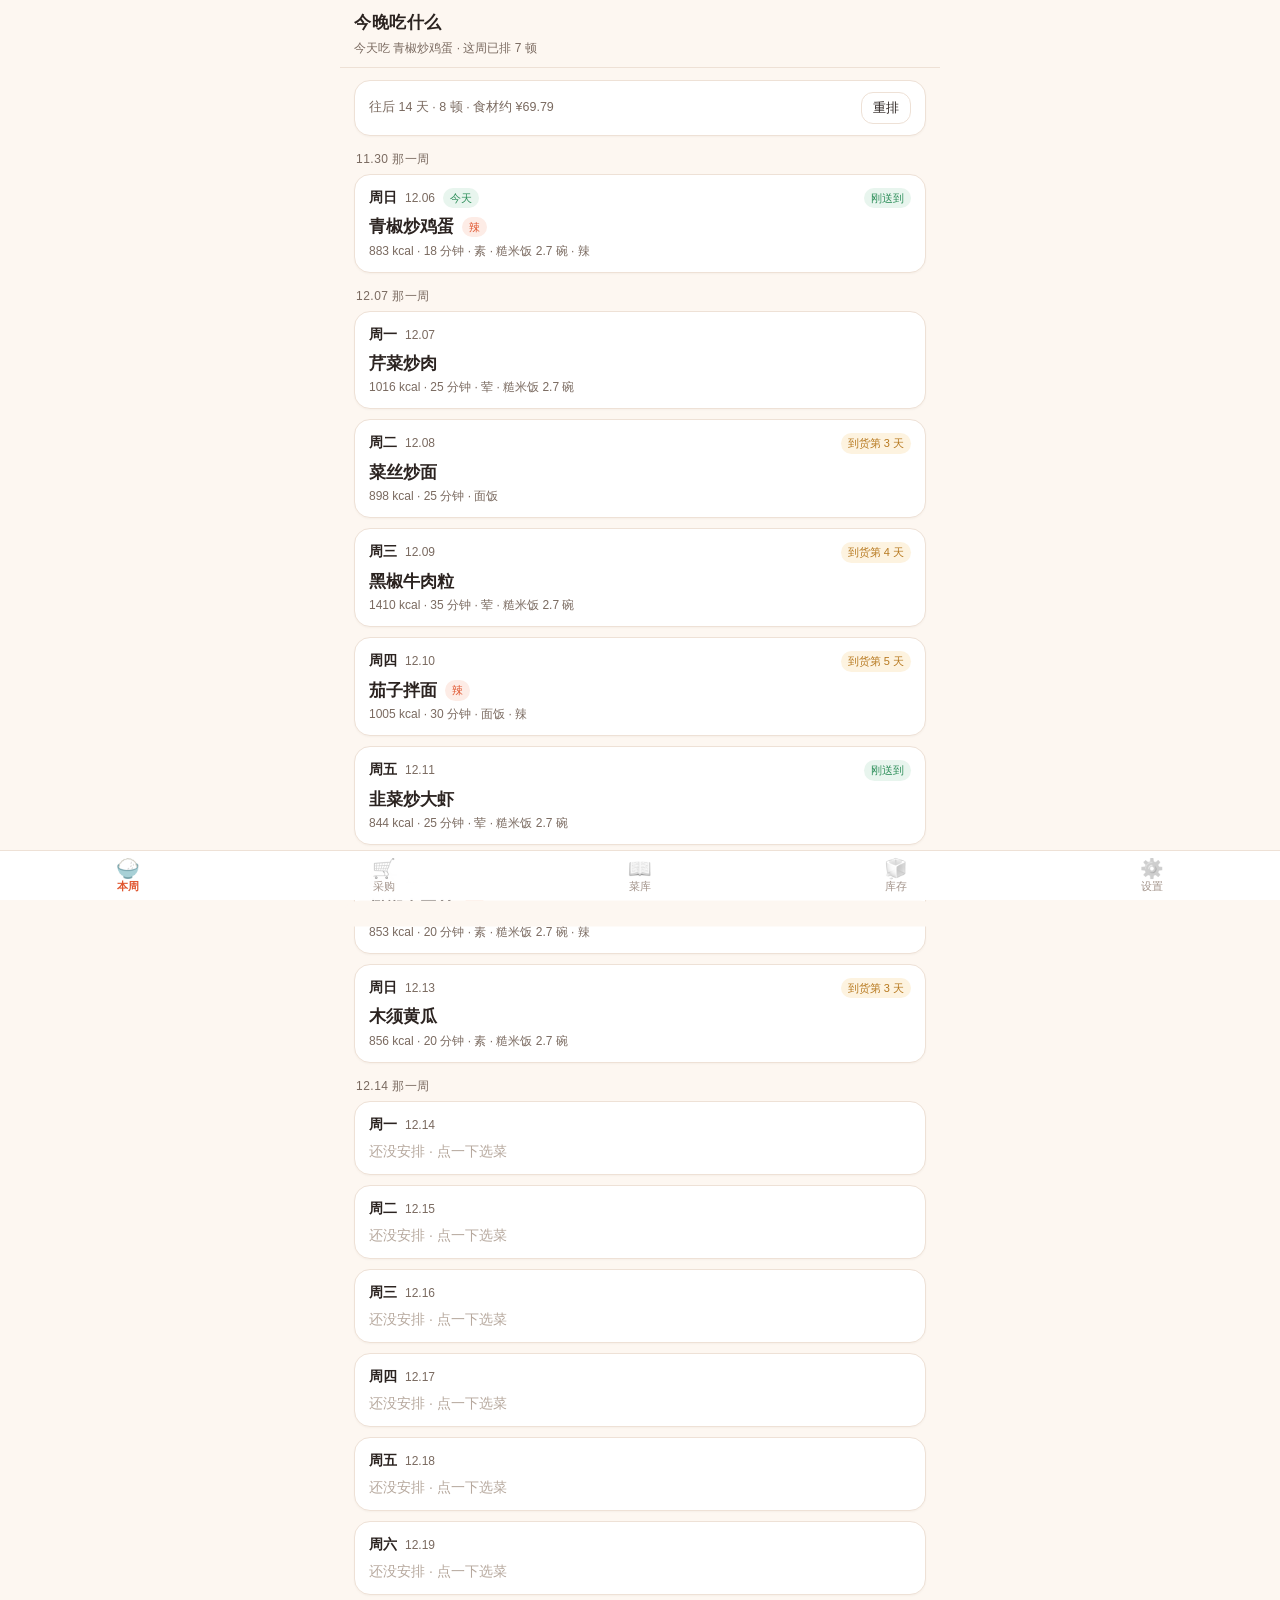
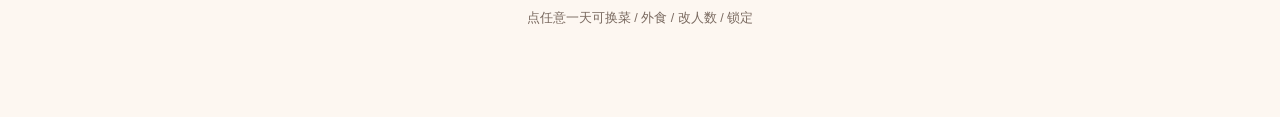
==== index.html @ d772c54d "Add files via upload" ====
<!doctype html>
<html lang="zh-CN">
<head>
<meta charset="utf-8">
<meta name="viewport" content="width=device-width, initial-scale=1, viewport-fit=cover, maximum-scale=1">
<meta name="apple-mobile-web-app-capable" content="yes">
<meta name="apple-mobile-web-app-status-bar-style" content="default">
<meta name="apple-mobile-web-app-title" content="今晚吃什么">
<meta name="theme-color" content="#fdf7f1">
<title>今晚吃什么 · 家庭晚餐计划</title>
<link rel="manifest" href="manifest.webmanifest">
<link rel="apple-touch-icon" href="icons/apple-touch-icon.png">
<link rel="icon" href="icons/icon-192.png">
<link rel="stylesheet" href="app.css?v=202611051119">
</head>
<body>
<div id="app">
  <header class="top">
    <div class="top-row">
      <h1 id="title">今晚吃什么</h1>
      <button class="icon-btn" id="btnPrev" title="上一周">‹</button>
      <button class="icon-btn" id="btnNext" title="下一周">›</button>
    </div>
    <div class="sub" id="subtitle"></div>
  </header>
  <main id="view"></main>
  <nav class="tabbar" id="tabbar">
    <button data-tab="week"><span class="ic">🍚</span>本周</button>
    <button data-tab="shop"><span class="ic">🛒</span>采购</button>
    <button data-tab="lib"><span class="ic">📖</span>菜库</button>
    <button data-tab="inv"><span class="ic">🧊</span>库存</button>
    <button data-tab="set"><span class="ic">⚙️</span>设置</button>
  </nav>
</div>
<div id="backdrop"></div>
<div id="sheet"></div>
<div class="toast" id="toast"></div>
<script src="data/bundle.js?v=202611051119"></script>
<script src="core.js?v=202611051119"></script>
<script src="app.js?v=202611051119"></script>
<script>
if ('serviceWorker' in navigator && location.protocol !== 'file:') {
  window.addEventListener('load', () => {
    navigator.serviceWorker.register('./sw.js?v=202611051119').catch(e => console.warn('SW 注册失败（可能不是 https）', e));
  });
}
</script>
</body>
</html>
---- app.css ----
:root {
  --bg: #fdf7f1; --card: #fff; --ink: #2b2320; --ink2: #7a6a60; --line: #eee1d6;
  --accent: #e0562f; --accent-soft: #fdece6; --green: #2f8f5b; --green-soft: #e8f5ee;
  --amber: #b7791f; --amber-soft: #fdf3e0; --blue: #2d6cdf;
  --r: 16px;
}
* { box-sizing: border-box; -webkit-tap-highlight-color: transparent; }
html, body { margin: 0; height: 100%; }
body {
  background: var(--bg); color: var(--ink);
  font: 15px/1.5 -apple-system, BlinkMacSystemFont, "PingFang SC", "Microsoft YaHei", sans-serif;
  overscroll-behavior-y: contain;
}
#app { max-width: 600px; margin: 0 auto; min-height: 100%; display: flex; flex-direction: column; }

header.top {
  position: sticky; top: 0; z-index: 20; background: rgba(253, 247, 241, .94);
  backdrop-filter: blur(12px); border-bottom: 1px solid var(--line);
  padding: calc(10px + env(safe-area-inset-top)) 14px 10px;
}
.top-row { display: flex; align-items: center; gap: 8px; }
.top h1 { font-size: 17px; margin: 0; flex: 1; letter-spacing: .5px; }
.sub { font-size: 12px; color: var(--ink2); margin-top: 3px; }
.icon-btn {
  border: 1px solid var(--line); background: #fff; color: var(--ink);
  width: 32px; height: 32px; border-radius: 10px; font-size: 15px; line-height: 1;
  display: grid; place-items: center; cursor: pointer; padding: 0;
}
.icon-btn:active { transform: scale(.94); }

main { flex: 1; padding: 12px 14px calc(84px + env(safe-area-inset-bottom)); }

.card {
  background: var(--card); border: 1px solid var(--line); border-radius: var(--r);
  padding: 12px 14px; margin-bottom: 10px; box-shadow: 0 1px 2px rgba(80, 50, 30, .04);
}
.day-card { cursor: pointer; transition: transform .12s; }
.day-card:active { transform: scale(.99); }
.day-head { display: flex; align-items: baseline; gap: 8px; }
.day-name { font-weight: 600; font-size: 14px; }
.day-date { font-size: 12px; color: var(--ink2); }
.day-head .sp { flex: 1; }
.badge {
  font-size: 11px; padding: 2px 7px; border-radius: 999px; background: var(--green-soft);
  color: var(--green); white-space: nowrap;
}
.badge.warn { background: var(--amber-soft); color: var(--amber); }
.badge.out { background: #f1efee; color: #8b8178; }
.badge.spicy { background: var(--accent-soft); color: var(--accent); }
.badge.ok { background: var(--green-soft); color: var(--green); font-weight: 600; }
.dish-line { display: flex; align-items: center; gap: 8px; margin-top: 6px; }
.dish-name { font-size: 17px; font-weight: 600; }
.dish-meta { font-size: 12px; color: var(--ink2); margin-top: 2px; }
.dish-meta b { font-weight: 600; color: var(--ink); }
.muted { color: var(--ink2); font-size: 12.5px; }
.muted.center { text-align: center; }
.empty-day { color: #b6a89d; font-size: 14px; margin-top: 6px; }

.row { display: flex; align-items: center; gap: 10px; }
.row.wrap { flex-wrap: wrap; }
.sp { flex: 1; }
.chips { display: flex; gap: 6px; overflow-x: auto; padding: 2px 0 6px; scrollbar-width: none; }
.chips.wrap { flex-wrap: wrap; overflow: visible; }
.chips::-webkit-scrollbar { display: none; }
.dish-meta .link { margin-left: 10px; }
.item[data-act] { cursor: pointer; }
.chip {
  border: 1px solid var(--line); background: #fff; color: var(--ink2);
  padding: 6px 12px; border-radius: 999px; font-size: 13px; white-space: nowrap; cursor: pointer;
}
.chip.on { background: var(--ink); color: #fff; border-color: var(--ink); }
.chip.low { background: #fff4e6; border-color: #f0c088; color: #a35c14; }
.btn {
  border: 1px solid var(--line); background: #fff; color: var(--ink); padding: 9px 14px;
  border-radius: 12px; font-size: 14px; cursor: pointer; font-family: inherit;
}
.btn.primary { background: var(--accent); color: #fff; border-color: var(--accent); }
.btn.ghost { background: transparent; }
.btn.block { width: 100%; }
.btn:active { transform: scale(.98); }

/* 采购 */
.batch-tabs { display: flex; gap: 6px; margin-bottom: 10px; }
.batch-tabs .chip { flex: 1; text-align: center; }
.sum-card { background: linear-gradient(135deg, #fff, #fff8f3); }
.sum-num { font-size: 26px; font-weight: 700; letter-spacing: -.5px; }
.bar { height: 6px; background: var(--line); border-radius: 999px; overflow: hidden; margin: 8px 0 4px; }
.bar > i { display: block; height: 100%; background: var(--green); border-radius: 999px; }
.bar > i.low { background: var(--amber); }
.covers { font-size: 11.5px; color: var(--ink2); margin-top: 6px; line-height: 1.6; }
.covers .adj { color: #b9aca2; }
.item { display: flex; align-items: center; gap: 10px; padding: 9px 0; border-bottom: 1px dashed var(--line); }
.item:last-child { border-bottom: 0; }
.item .nm { font-size: 14px; font-weight: 500; }
.item .sk { font-size: 11.5px; color: var(--ink2); }
.item .pr { font-size: 14px; font-weight: 600; white-space: nowrap; }
.item.done .nm, .item.done .sk { text-decoration: line-through; color: #b9aca2; }
.cb {
  width: 22px; height: 22px; border-radius: 7px; border: 1.5px solid #d8c9bd; background: #fff;
  display: grid; place-items: center; color: transparent; font-size: 13px; flex: none;
}
.cb.on { background: var(--green); border-color: var(--green); color: #fff; }
.sec-title { font-size: 12px; color: var(--ink2); margin: 14px 2px 6px; letter-spacing: .5px; }

/* 底部导航 */
nav.tabbar {
  position: fixed; bottom: 0; left: 0; right: 0; z-index: 30;
  display: flex; background: rgba(255, 255, 255, .96); backdrop-filter: blur(14px);
  border-top: 1px solid var(--line); padding-bottom: env(safe-area-inset-bottom);
}
nav.tabbar button {
  flex: 1; border: 0; background: none; padding: 8px 0 6px; font-family: inherit;
  font-size: 10.5px; color: #a2938a; cursor: pointer; display: flex; flex-direction: column;
  align-items: center; gap: 2px;
}
nav.tabbar button .ic { font-size: 19px; line-height: 1; filter: grayscale(1) opacity(.55); }
nav.tabbar button.on { color: var(--accent); font-weight: 600; }
nav.tabbar button.on .ic { filter: none; }

/* 抽屉 */
#backdrop {
  position: fixed; inset: 0; background: rgba(40, 25, 15, .38); opacity: 0;
  pointer-events: none; transition: opacity .2s; z-index: 40;
}
#backdrop.on { opacity: 1; pointer-events: auto; }
#sheet {
  position: fixed; left: 0; right: 0; bottom: 0; z-index: 41; background: var(--bg);
  border-radius: 20px 20px 0 0; max-height: 88vh; overflow-y: auto;
  transform: translateY(102%); transition: transform .26s cubic-bezier(.2, .8, .3, 1);
  padding: 6px 16px calc(20px + env(safe-area-inset-bottom)); max-width: 600px; margin: 0 auto;
  -webkit-overflow-scrolling: touch;
}
#sheet.on { transform: translateY(0); }
#sheet .grab { width: 38px; height: 4px; border-radius: 9px; background: #e3d4c8; margin: 8px auto 12px; }
#sheet h2 { font-size: 19px; margin: 0 0 2px; }
#sheet .sheet-sub { color: var(--ink2); font-size: 12.5px; margin-bottom: 12px; }
.act-list { display: grid; gap: 8px; margin-top: 14px; }
.act {
  display: flex; align-items: center; gap: 10px; background: #fff; border: 1px solid var(--line);
  border-radius: 14px; padding: 13px 14px; font-size: 15px; cursor: pointer; text-align: left;
  font-family: inherit; color: var(--ink); width: 100%;
}
.act .em { font-size: 17px; }
.act.danger { color: #c0392b; }
.act:active { transform: scale(.99); }

.tbl { width: 100%; border-collapse: collapse; font-size: 13.5px; }
.tbl td { padding: 6px 0; border-bottom: 1px dashed var(--line); vertical-align: top; }
.tbl td:last-child { text-align: right; color: var(--ink2); white-space: nowrap; padding-left: 8px; }
.tbl tr:last-child td { border-bottom: 0; }
.steps { margin: 0; padding-left: 20px; font-size: 14px; }
.steps li { margin: 6px 0; }
.kv { display: flex; gap: 8px; font-size: 13px; color: var(--ink2); margin-bottom: 10px; flex-wrap: wrap; }
.kv b { color: var(--ink); }

.pick-item { display: flex; align-items: center; gap: 10px; padding: 11px 2px; border-bottom: 1px solid var(--line); cursor: pointer; }
.pick-item .nm { font-size: 14.5px; font-weight: 500; }
.pick-item .mt { font-size: 11.5px; color: var(--ink2); }
input[type=text], input[type=number], input[type=date], select {
  font: inherit; padding: 9px 11px; border-radius: 11px; border: 1px solid var(--line);
  background: #fff; color: var(--ink); width: 100%;
}
textarea {
  font: inherit; font-size: 13px; line-height: 1.55; padding: 9px 11px; border-radius: 11px;
  border: 1px solid var(--line); background: #fff; color: var(--ink);
  width: 100%; box-sizing: border-box; resize: vertical;
}
label.fld { display: block; font-size: 12px; color: var(--ink2); margin: 10px 0 4px; }
.toast {
  position: fixed; left: 50%; bottom: 96px; transform: translate(-50%, 10px); z-index: 60;
  background: rgba(43, 35, 32, .93); color: #fff; padding: 9px 16px; border-radius: 999px;
  font-size: 13px; opacity: 0; transition: .22s; pointer-events: none; max-width: 80vw; text-align: center;
}
.toast.on { opacity: 1; transform: translate(-50%, 0); }
.hint { font-size: 12px; color: var(--ink2); background: var(--amber-soft); border-radius: 10px; padding: 8px 10px; }
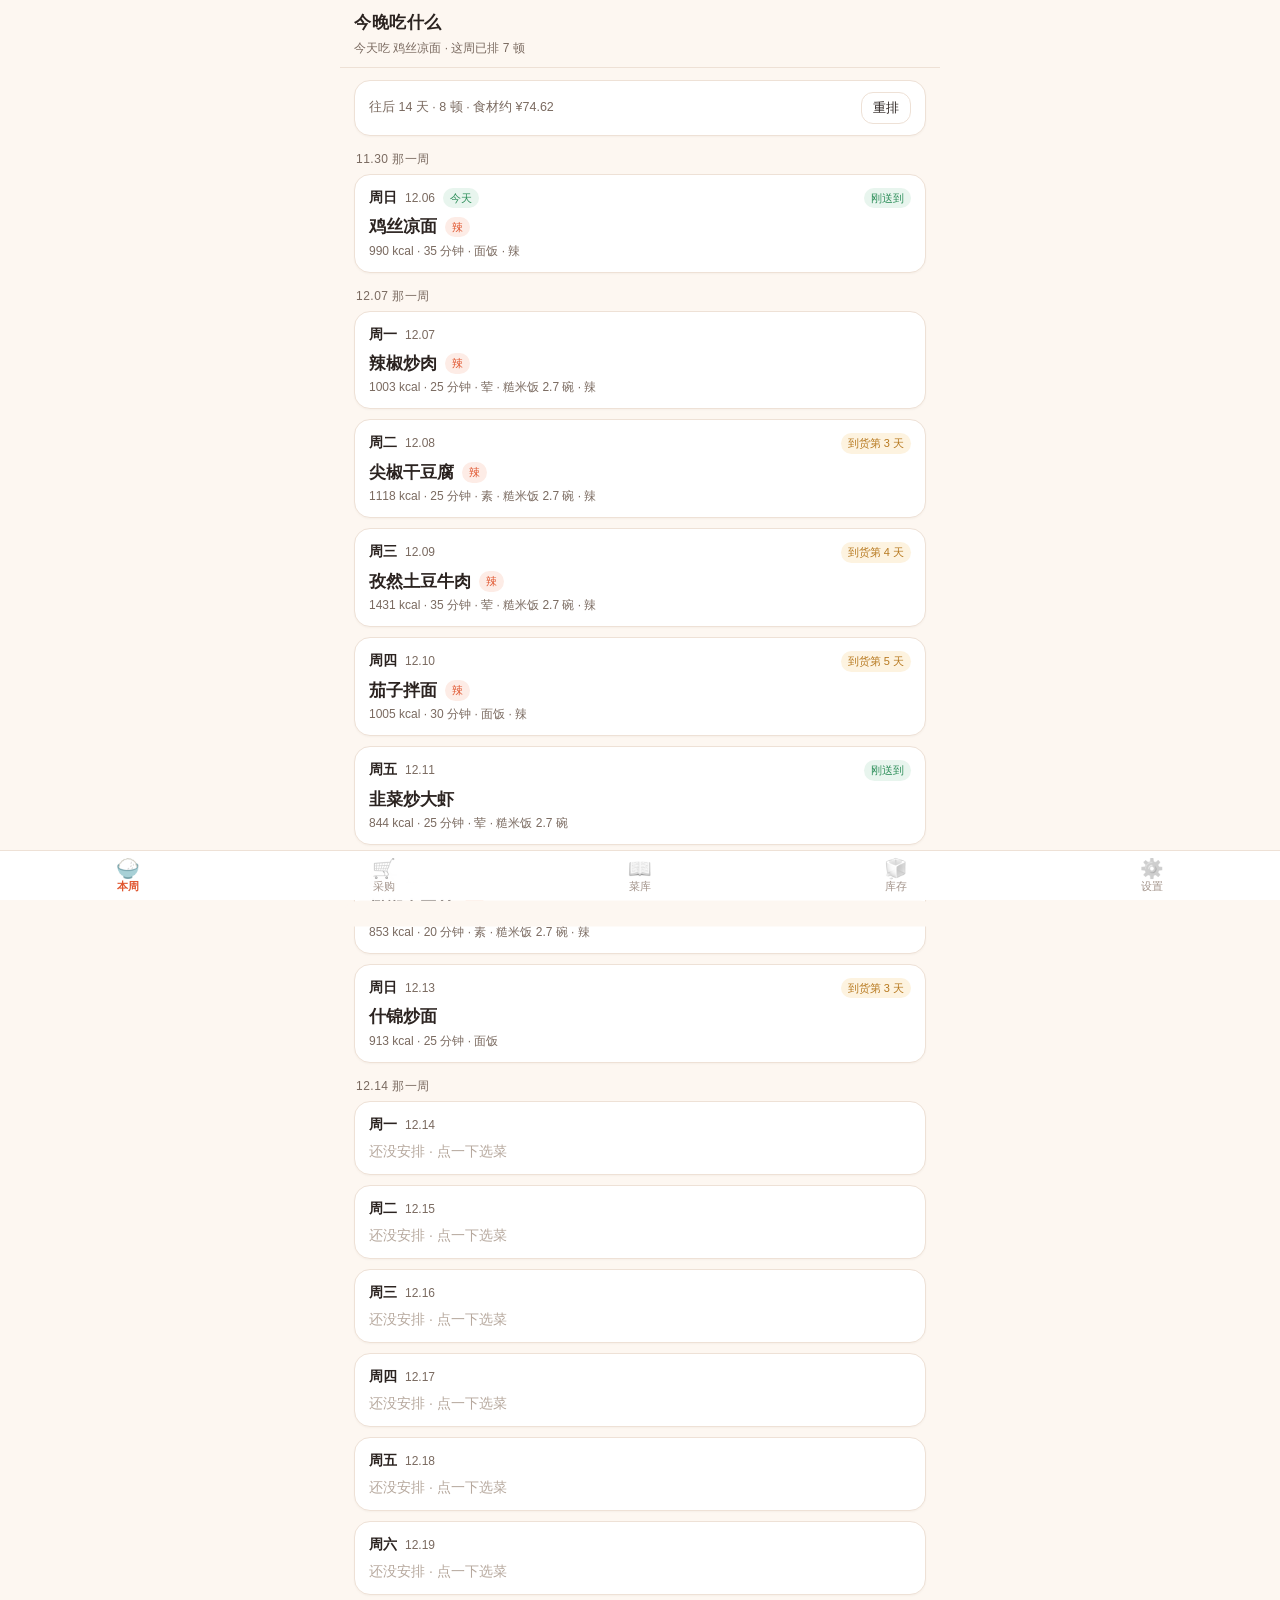
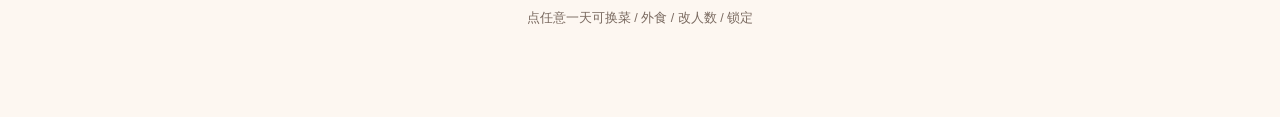
==== commit 371cff2d: "Add files via upload" ====
--- a/index.html
+++ b/index.html
@@ -11,7 +11,7 @@
 <link rel="manifest" href="manifest.webmanifest">
 <link rel="apple-touch-icon" href="icons/apple-touch-icon.png">
 <link rel="icon" href="icons/icon-192.png">
-<link rel="stylesheet" href="app.css?v=202611051119">
+<link rel="stylesheet" href="app.css?v=202611051316">
 </head>
 <body>
 <div id="app">
@@ -35,13 +35,13 @@
 <div id="backdrop"></div>
 <div id="sheet"></div>
 <div class="toast" id="toast"></div>
-<script src="data/bundle.js?v=202611051119"></script>
-<script src="core.js?v=202611051119"></script>
-<script src="app.js?v=202611051119"></script>
+<script src="data/bundle.js?v=202611051316"></script>
+<script src="core.js?v=202611051316"></script>
+<script src="app.js?v=202611051316"></script>
 <script>
 if ('serviceWorker' in navigator && location.protocol !== 'file:') {
   window.addEventListener('load', () => {
-    navigator.serviceWorker.register('./sw.js?v=202611051119').catch(e => console.warn('SW 注册失败（可能不是 https）', e));
+    navigator.serviceWorker.register('./sw.js?v=202611051316').catch(e => console.warn('SW 注册失败（可能不是 https）', e));
   });
 }
 </script>
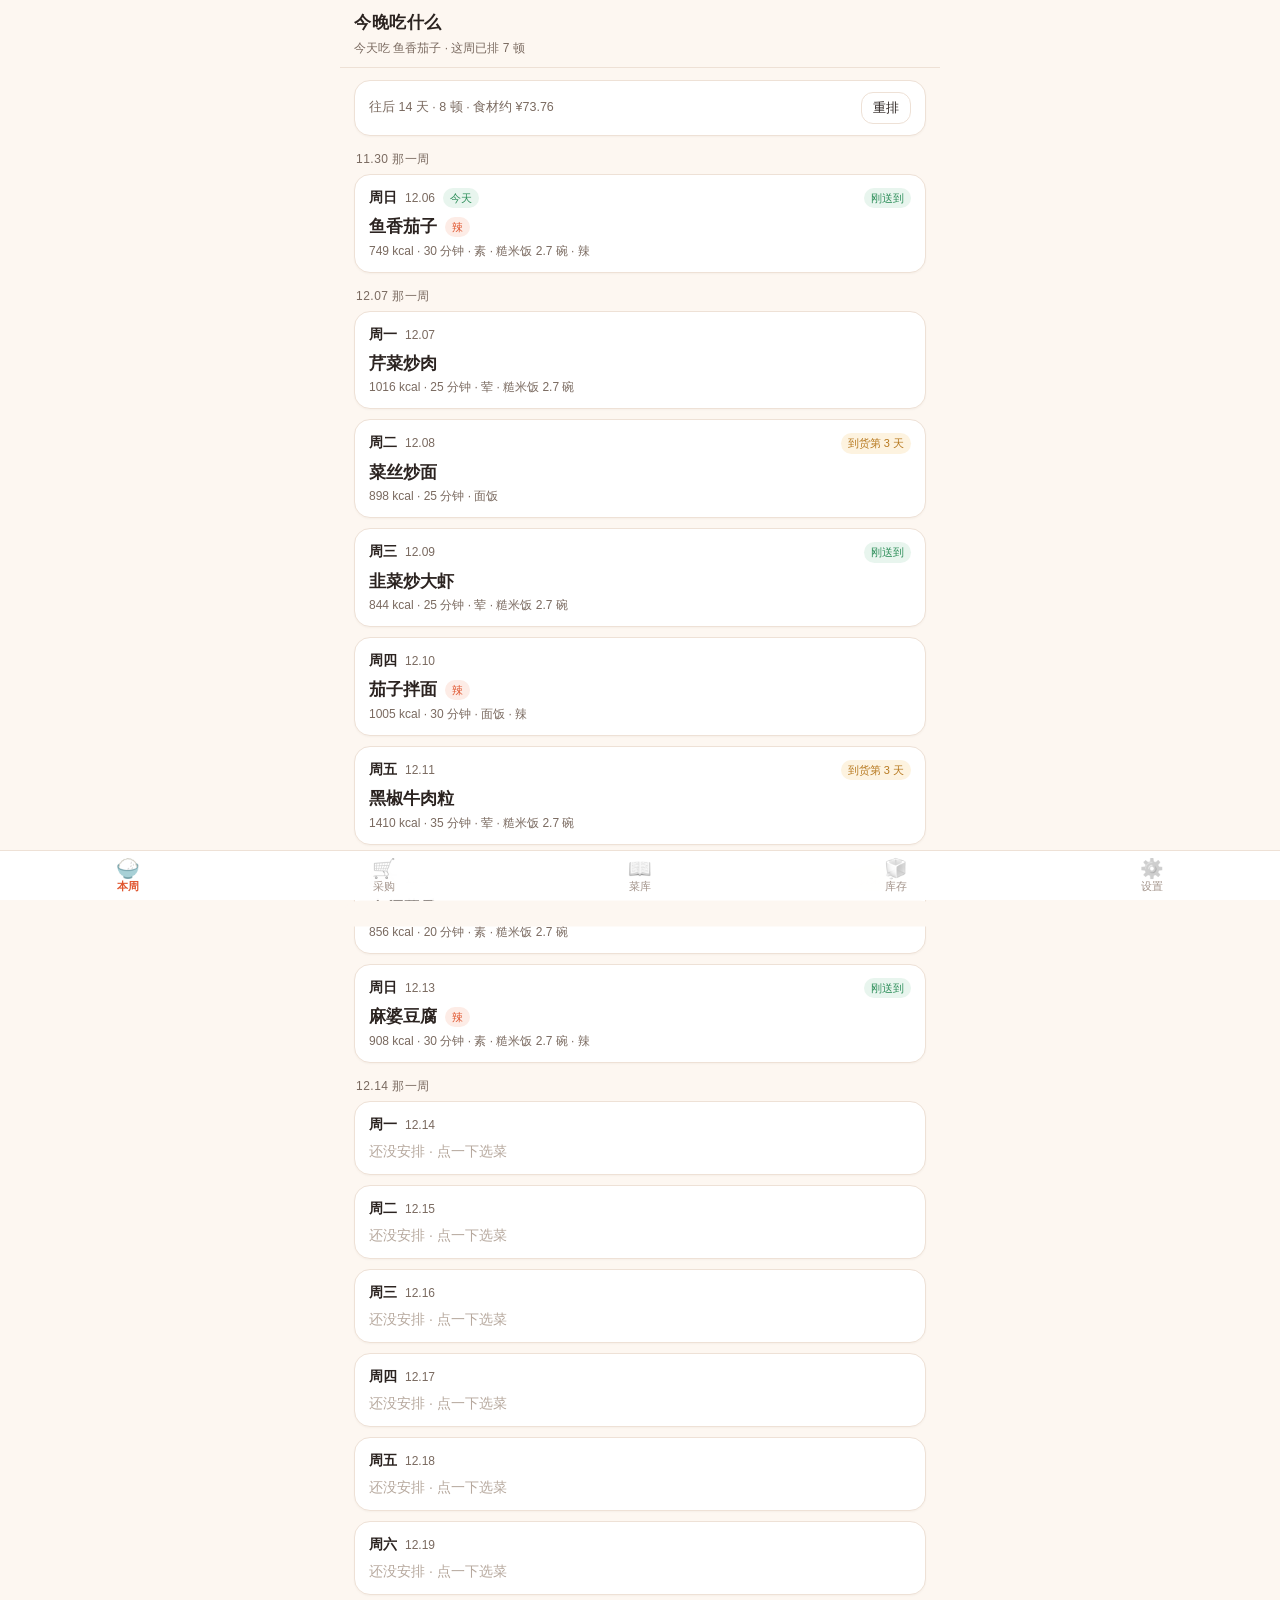
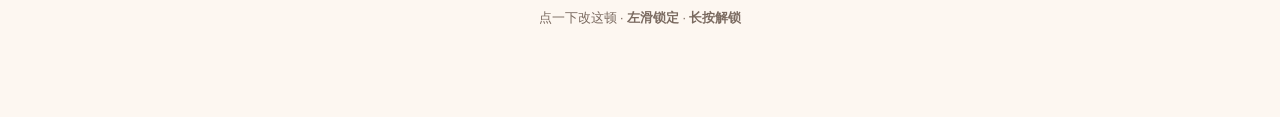
==== commit 9cf87526: "Add files via upload" ====
--- a/index.html
+++ b/index.html
@@ -11,7 +11,7 @@
 <link rel="manifest" href="manifest.webmanifest">
 <link rel="apple-touch-icon" href="icons/apple-touch-icon.png">
 <link rel="icon" href="icons/icon-192.png">
-<link rel="stylesheet" href="app.css?v=202611051316">
+<link rel="stylesheet" href="app.css?v=202611060420">
 </head>
 <body>
 <div id="app">
@@ -35,13 +35,13 @@
 <div id="backdrop"></div>
 <div id="sheet"></div>
 <div class="toast" id="toast"></div>
-<script src="data/bundle.js?v=202611051316"></script>
-<script src="core.js?v=202611051316"></script>
-<script src="app.js?v=202611051316"></script>
+<script src="data/bundle.js?v=202611060420"></script>
+<script src="core.js?v=202611060420"></script>
+<script src="app.js?v=202611060420"></script>
 <script>
 if ('serviceWorker' in navigator && location.protocol !== 'file:') {
   window.addEventListener('load', () => {
-    navigator.serviceWorker.register('./sw.js?v=202611051316').catch(e => console.warn('SW 注册失败（可能不是 https）', e));
+    navigator.serviceWorker.register('./sw.js?v=202611060420').catch(e => console.warn('SW 注册失败（可能不是 https）', e));
   });
 }
 </script>
--- a/app.css
+++ b/app.css
@@ -100,6 +100,13 @@
   display: grid; place-items: center; color: transparent; font-size: 13px; flex: none;
 }
 .cb.on { background: var(--green); border-color: var(--green); color: #fff; }
+.item .uses { margin-top: 4px; display: flex; flex-wrap: wrap; align-items: baseline; gap: 3px 8px; }
+.item .use-list { flex: 0 0 100%; margin-top: 4px; padding-top: 4px; border-top: 1px dashed var(--line); }
+/* 采购行下面的「用在 N 道菜」，点开是一张明细小表 */
+.uses { display: flex; flex-wrap: wrap; align-items: baseline; gap: 4px 8px; margin-top: 3px; font-size: 11.5px; }
+.uses .link { font-size: 11.5px; }
+.use-list { flex: 1 0 100%; margin-top: 2px; padding-top: 4px; border-top: 1px dashed var(--line); }
+.use-list .row { font-size: 12px; }
 .sec-title { font-size: 12px; color: var(--ink2); margin: 14px 2px 6px; letter-spacing: .5px; }
 
 /* 底部导航 */
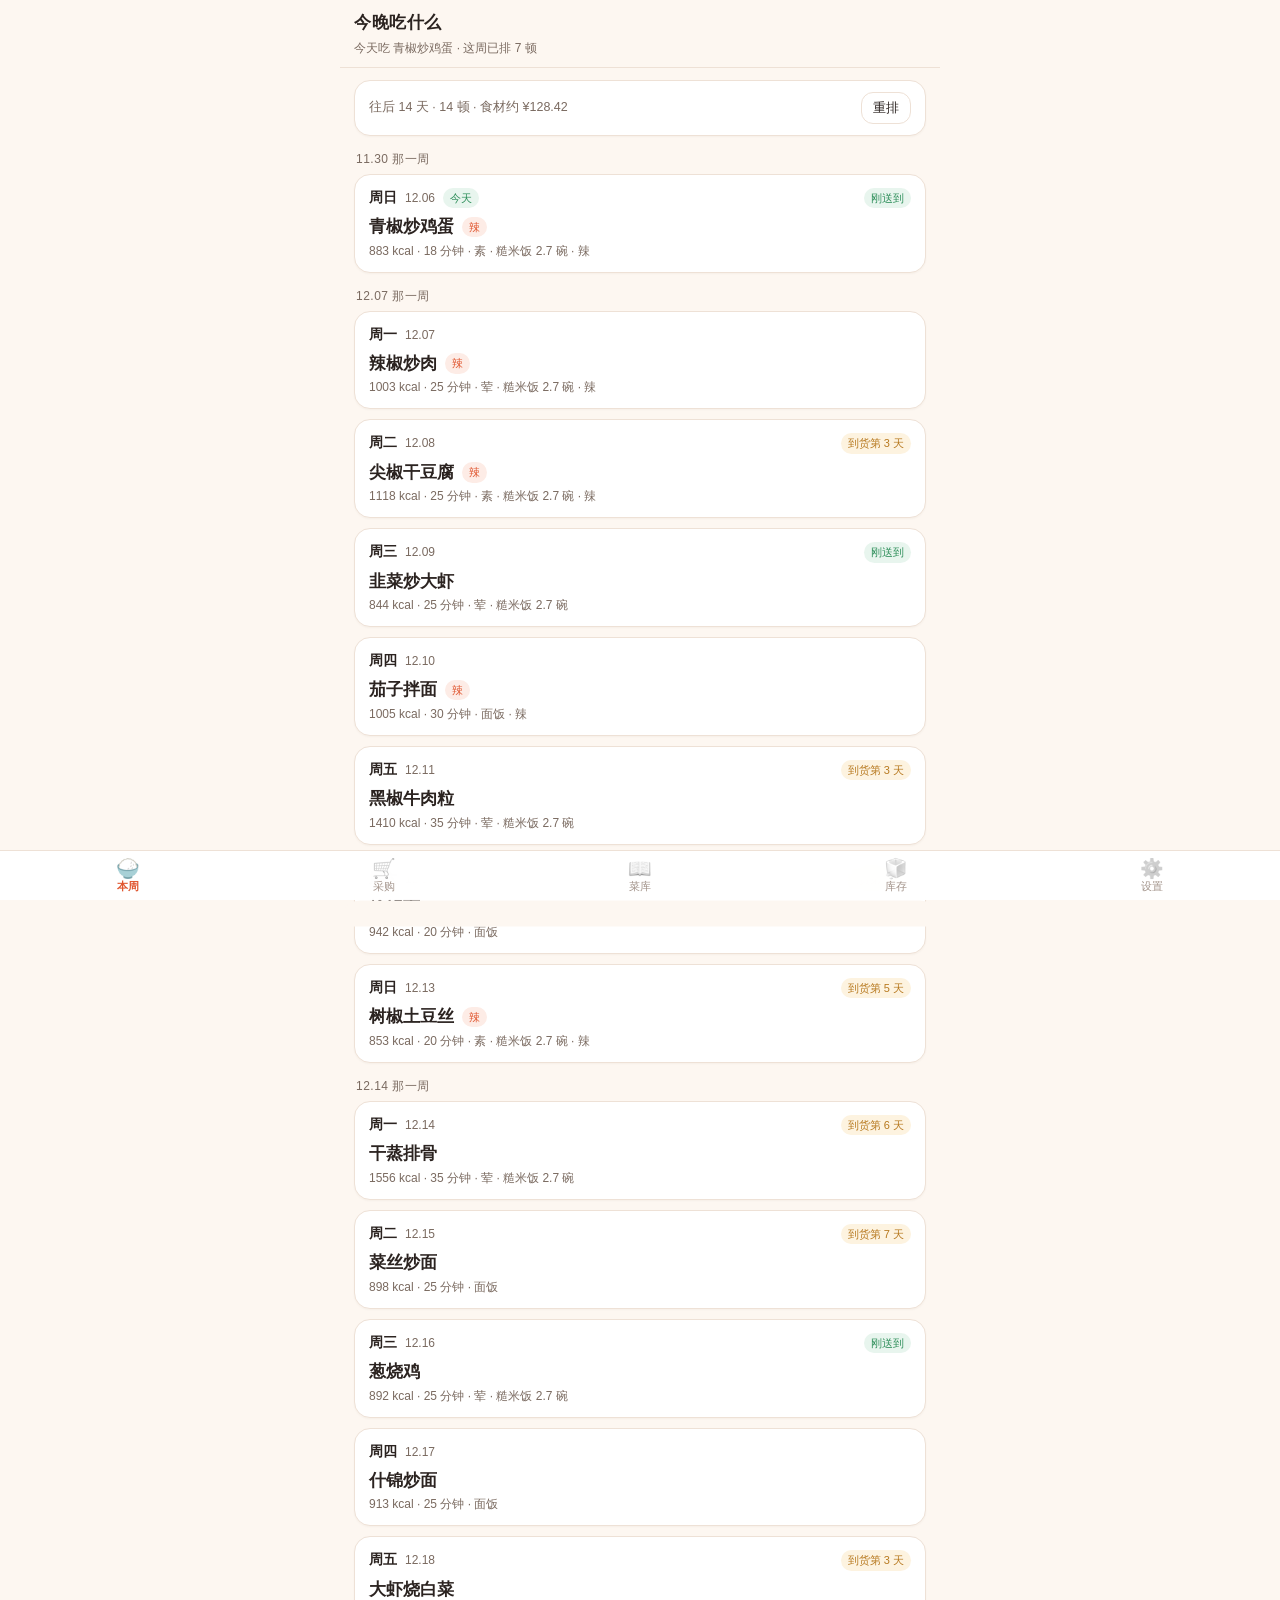
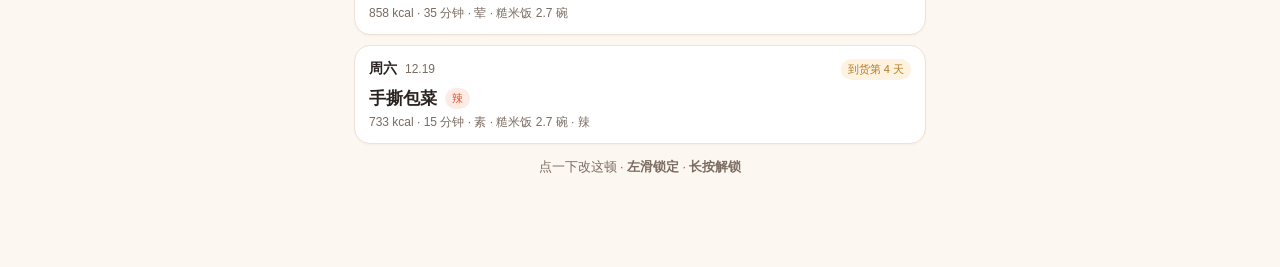
==== commit 75e4688f: "Add files via upload" ====
--- a/index.html
+++ b/index.html
@@ -11,7 +11,7 @@
 <link rel="manifest" href="manifest.webmanifest">
 <link rel="apple-touch-icon" href="icons/apple-touch-icon.png">
 <link rel="icon" href="icons/icon-192.png">
-<link rel="stylesheet" href="app.css?v=202611060420">
+<link rel="stylesheet" href="app.css?v=202611080703">
 </head>
 <body>
 <div id="app">
@@ -35,13 +35,13 @@
 <div id="backdrop"></div>
 <div id="sheet"></div>
 <div class="toast" id="toast"></div>
-<script src="data/bundle.js?v=202611060420"></script>
-<script src="core.js?v=202611060420"></script>
-<script src="app.js?v=202611060420"></script>
+<script src="data/bundle.js?v=202611080703"></script>
+<script src="core.js?v=202611080703"></script>
+<script src="app.js?v=202611080703"></script>
 <script>
 if ('serviceWorker' in navigator && location.protocol !== 'file:') {
   window.addEventListener('load', () => {
-    navigator.serviceWorker.register('./sw.js?v=202611060420').catch(e => console.warn('SW 注册失败（可能不是 https）', e));
+    navigator.serviceWorker.register('./sw.js?v=202611080703').catch(e => console.warn('SW 注册失败（可能不是 https）', e));
   });
 }
 </script>
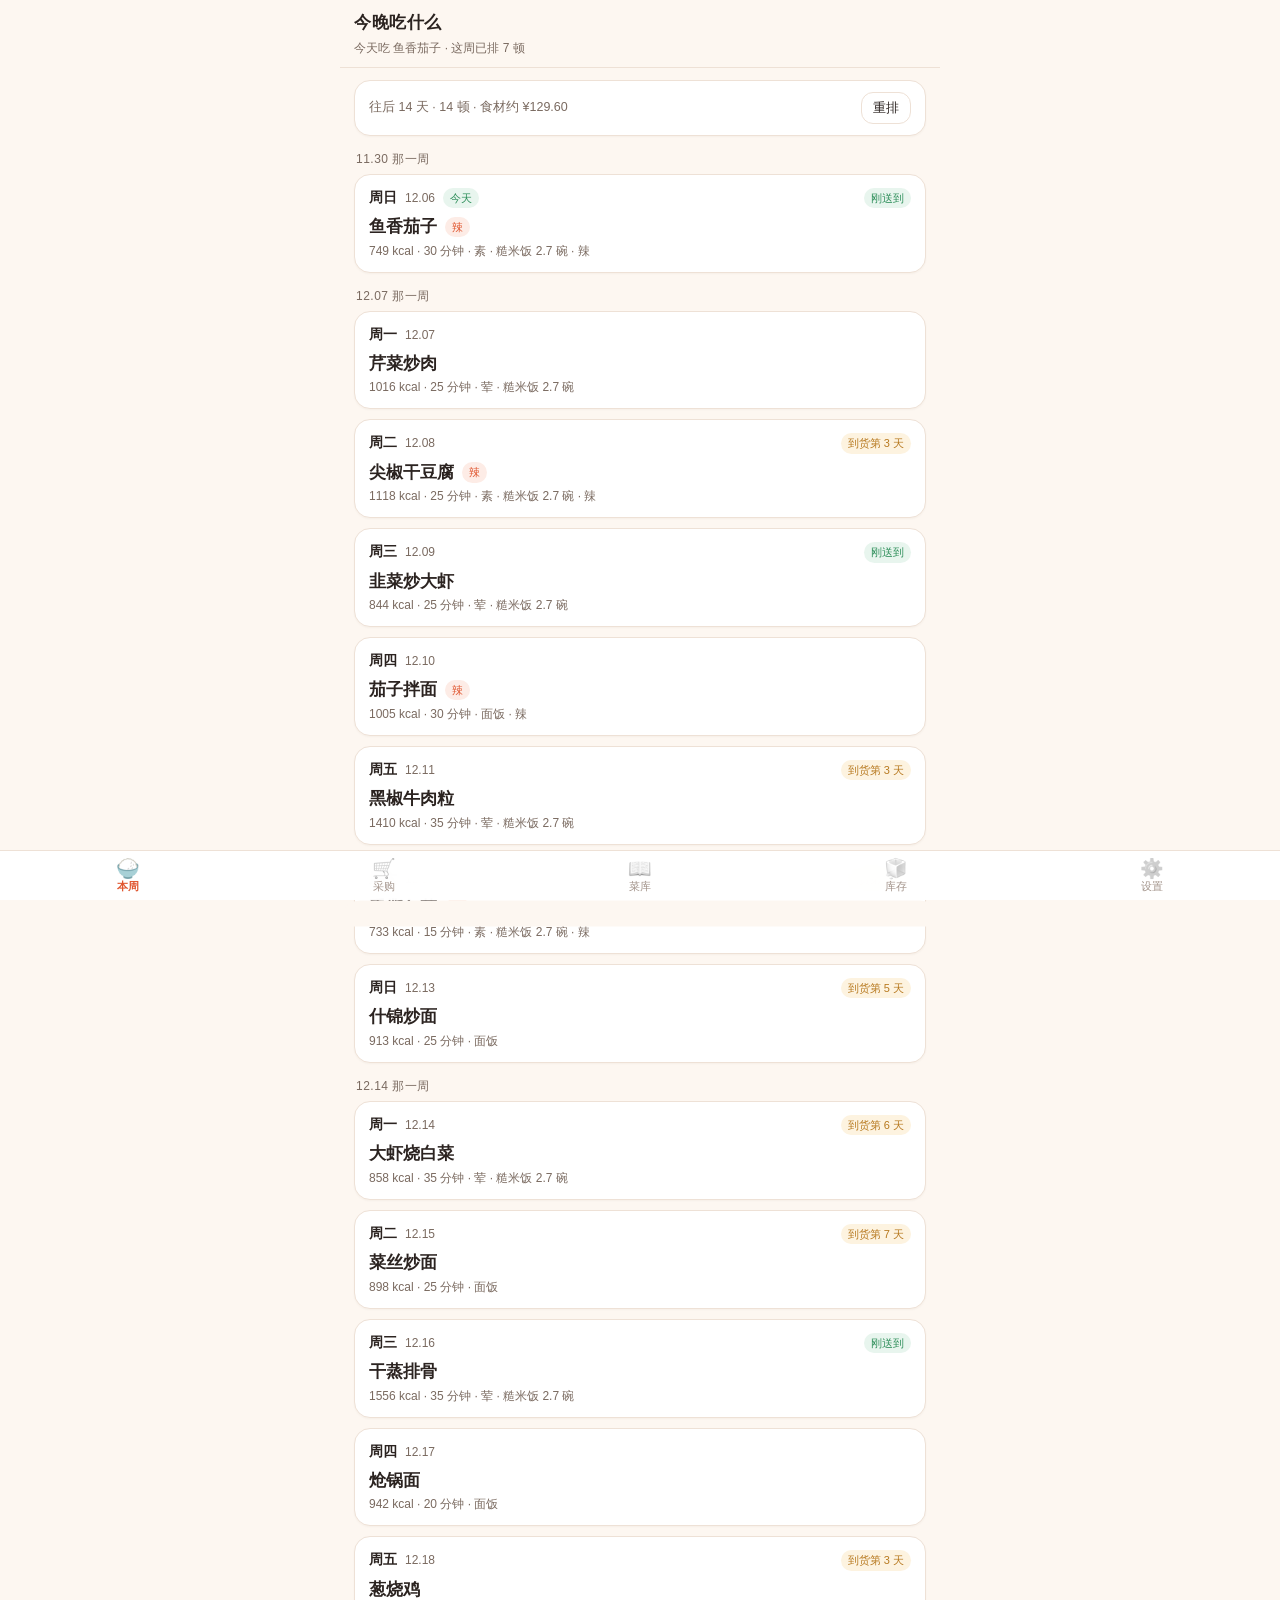
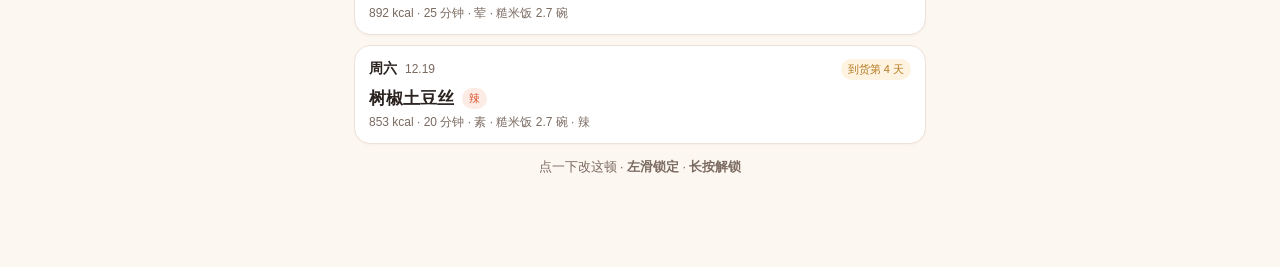
==== commit c93f216a: "Add files via upload" ====
--- a/index.html
+++ b/index.html
@@ -11,7 +11,7 @@
 <link rel="manifest" href="manifest.webmanifest">
 <link rel="apple-touch-icon" href="icons/apple-touch-icon.png">
 <link rel="icon" href="icons/icon-192.png">
-<link rel="stylesheet" href="app.css?v=202611080703">
+<link rel="stylesheet" href="app.css?v=202611111224">
 </head>
 <body>
 <div id="app">
@@ -35,13 +35,13 @@
 <div id="backdrop"></div>
 <div id="sheet"></div>
 <div class="toast" id="toast"></div>
-<script src="data/bundle.js?v=202611080703"></script>
-<script src="core.js?v=202611080703"></script>
-<script src="app.js?v=202611080703"></script>
+<script src="data/bundle.js?v=202611111224"></script>
+<script src="core.js?v=202611111224"></script>
+<script src="app.js?v=202611111224"></script>
 <script>
 if ('serviceWorker' in navigator && location.protocol !== 'file:') {
   window.addEventListener('load', () => {
-    navigator.serviceWorker.register('./sw.js?v=202611080703').catch(e => console.warn('SW 注册失败（可能不是 https）', e));
+    navigator.serviceWorker.register('./sw.js?v=202611111224').catch(e => console.warn('SW 注册失败（可能不是 https）', e));
   });
 }
 </script>
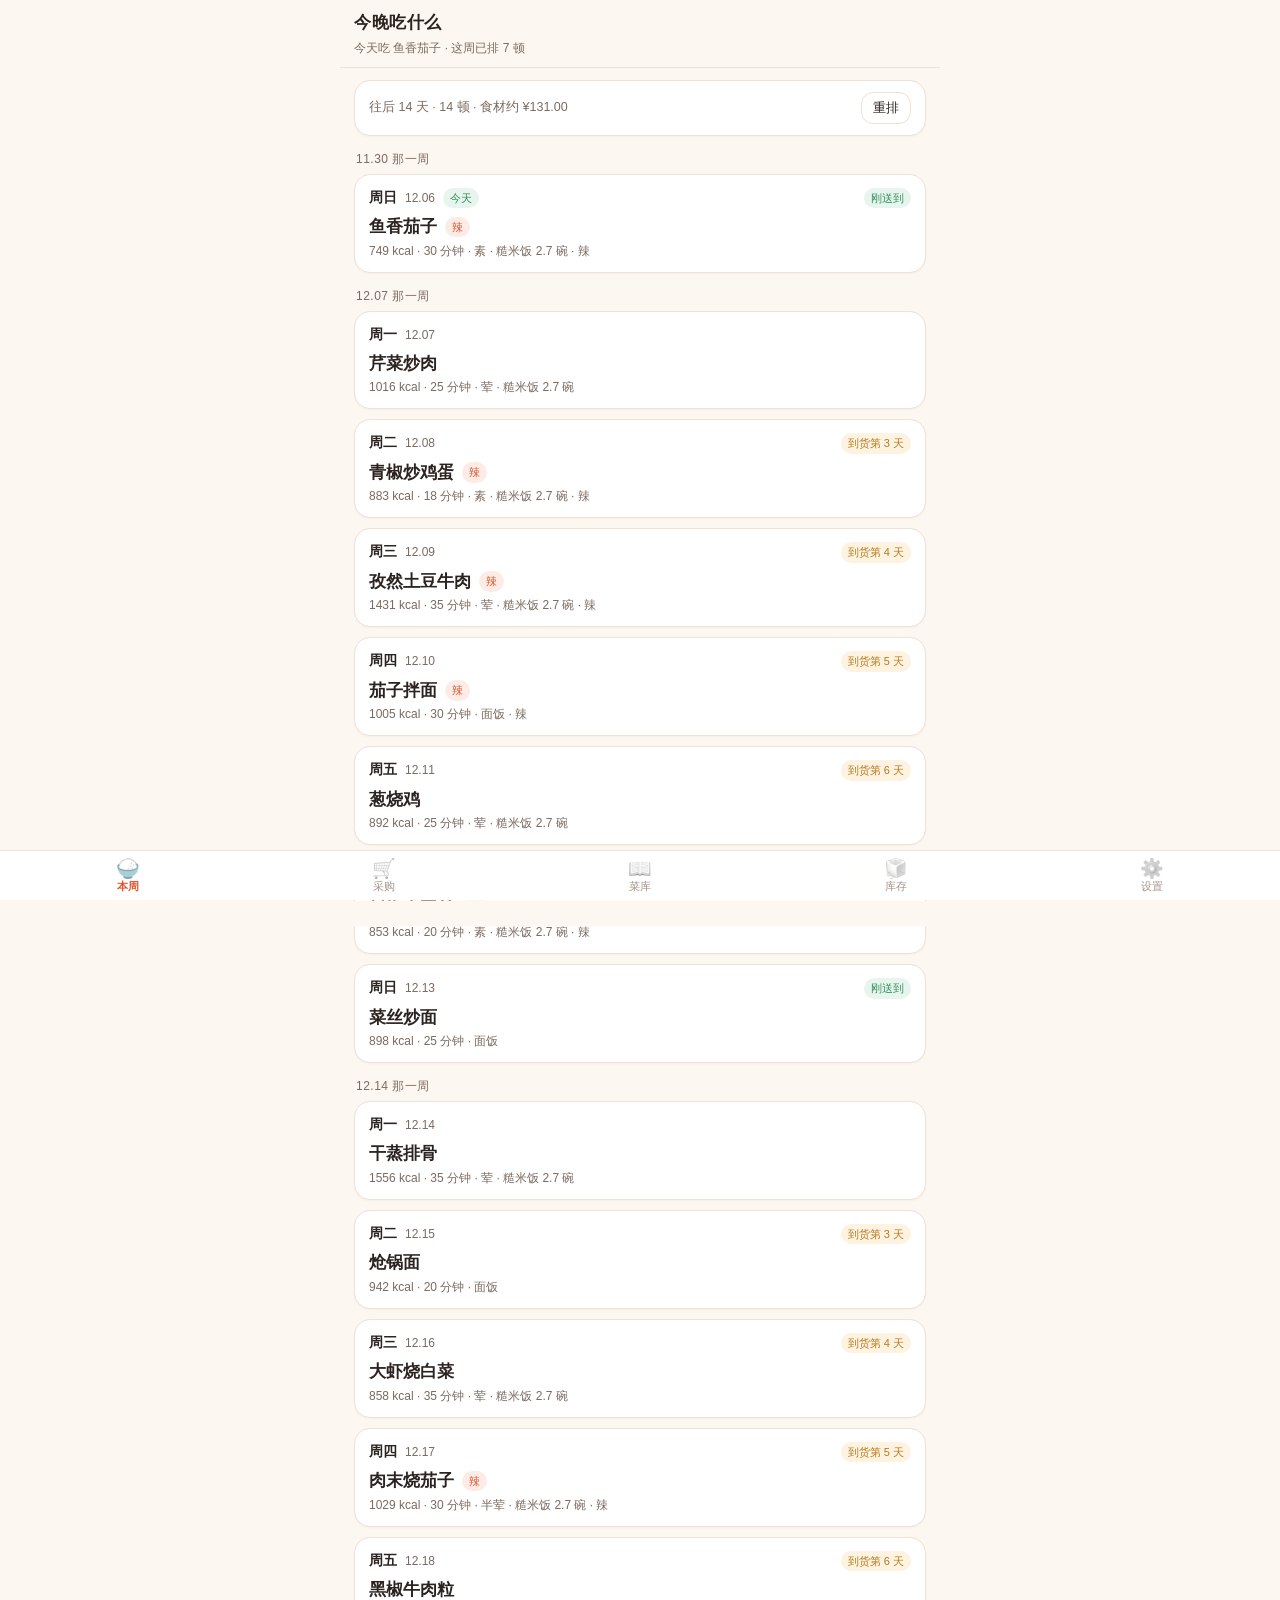
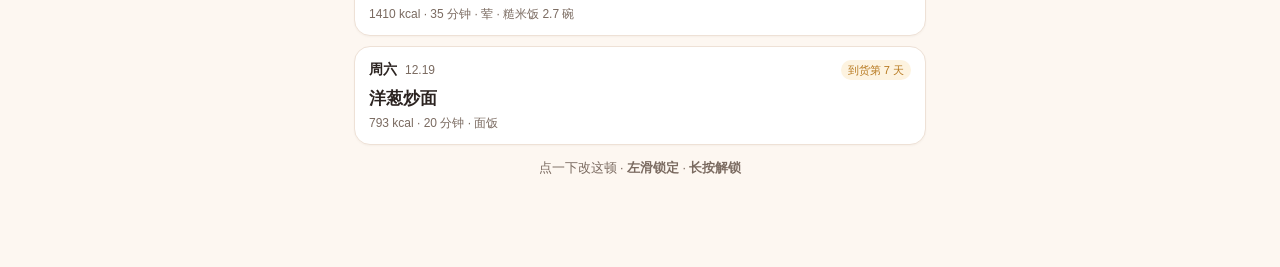
==== commit e67af9ad: "Add files via upload" ====
--- a/index.html
+++ b/index.html
@@ -11,7 +11,7 @@
 <link rel="manifest" href="manifest.webmanifest">
 <link rel="apple-touch-icon" href="icons/apple-touch-icon.png">
 <link rel="icon" href="icons/icon-192.png">
-<link rel="stylesheet" href="app.css?v=202611111224">
+<link rel="stylesheet" href="app.css?v=202611130600">
 </head>
 <body>
 <div id="app">
@@ -35,13 +35,13 @@
 <div id="backdrop"></div>
 <div id="sheet"></div>
 <div class="toast" id="toast"></div>
-<script src="data/bundle.js?v=202611111224"></script>
-<script src="core.js?v=202611111224"></script>
-<script src="app.js?v=202611111224"></script>
+<script src="data/bundle.js?v=202611130600"></script>
+<script src="core.js?v=202611130600"></script>
+<script src="app.js?v=202611130600"></script>
 <script>
 if ('serviceWorker' in navigator && location.protocol !== 'file:') {
   window.addEventListener('load', () => {
-    navigator.serviceWorker.register('./sw.js?v=202611111224').catch(e => console.warn('SW 注册失败（可能不是 https）', e));
+    navigator.serviceWorker.register('./sw.js?v=202611130600').catch(e => console.warn('SW 注册失败（可能不是 https）', e));
   });
 }
 </script>
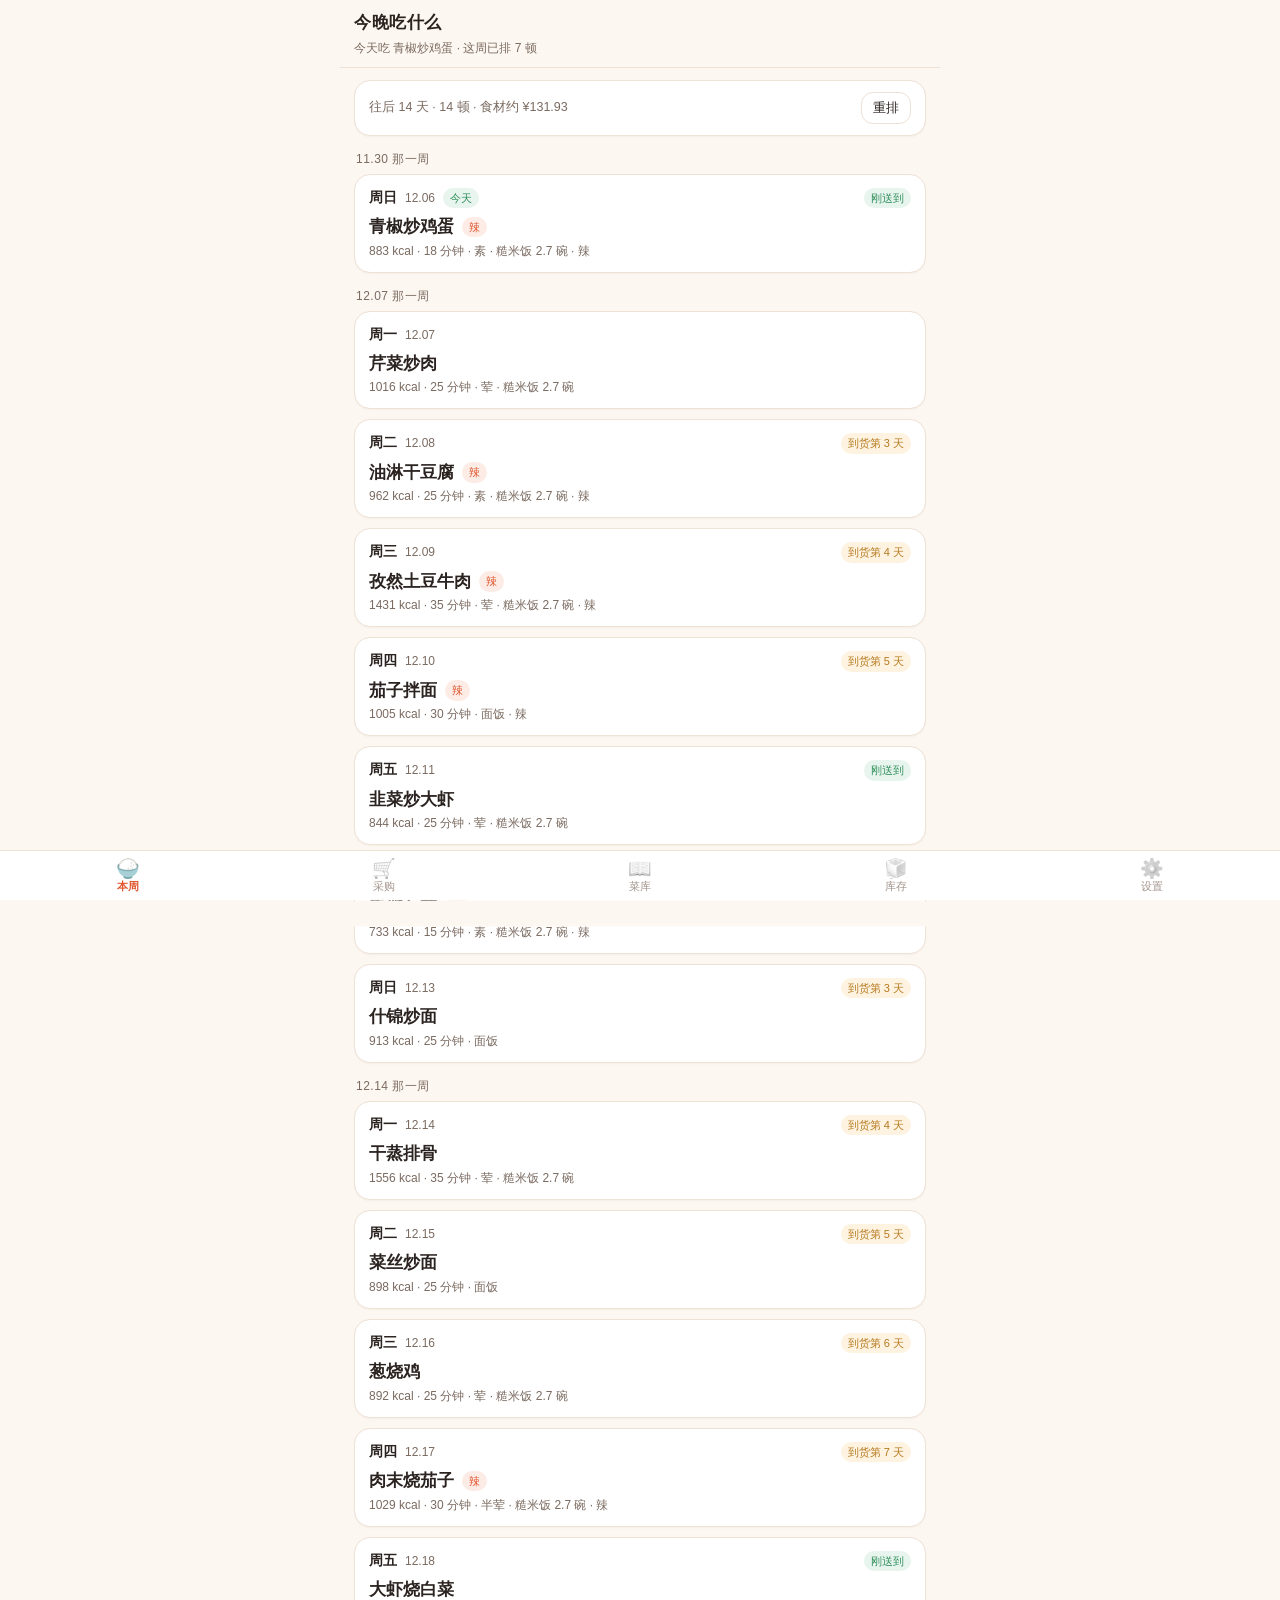
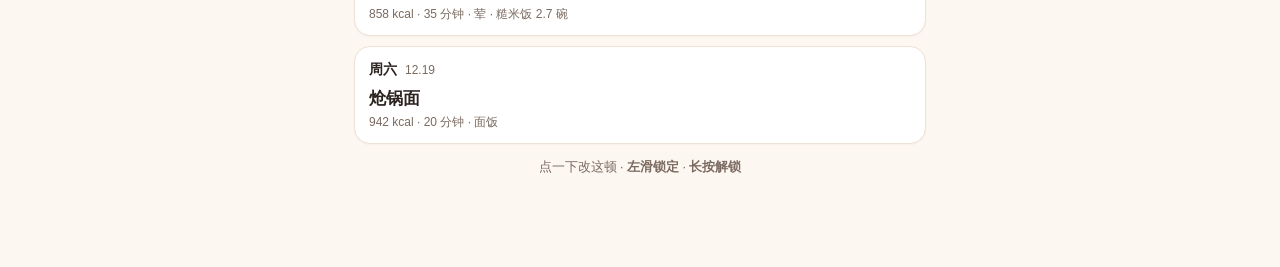
==== commit c911fe54: "Add files via upload" ====
--- a/index.html
+++ b/index.html
@@ -11,7 +11,7 @@
 <link rel="manifest" href="manifest.webmanifest">
 <link rel="apple-touch-icon" href="icons/apple-touch-icon.png">
 <link rel="icon" href="icons/icon-192.png">
-<link rel="stylesheet" href="app.css?v=202611130600">
+<link rel="stylesheet" href="app.css?v=202611161557">
 </head>
 <body>
 <div id="app">
@@ -35,13 +35,13 @@
 <div id="backdrop"></div>
 <div id="sheet"></div>
 <div class="toast" id="toast"></div>
-<script src="data/bundle.js?v=202611130600"></script>
-<script src="core.js?v=202611130600"></script>
-<script src="app.js?v=202611130600"></script>
+<script src="data/bundle.js?v=202611161557"></script>
+<script src="core.js?v=202611161557"></script>
+<script src="app.js?v=202611161557"></script>
 <script>
 if ('serviceWorker' in navigator && location.protocol !== 'file:') {
   window.addEventListener('load', () => {
-    navigator.serviceWorker.register('./sw.js?v=202611130600').catch(e => console.warn('SW 注册失败（可能不是 https）', e));
+    navigator.serviceWorker.register('./sw.js?v=202611161557').catch(e => console.warn('SW 注册失败（可能不是 https）', e));
   });
 }
 </script>
--- a/app.css
+++ b/app.css
@@ -180,3 +180,13 @@
 }
 .toast.on { opacity: 1; transform: translate(-50%, 0); }
 .hint { font-size: 12px; color: var(--ink2); background: var(--amber-soft); border-radius: 10px; padding: 8px 10px; }
+
+/* 开工流程的时间轴 */
+.wf-list { display: flex; flex-direction: column; gap: 6px; margin-bottom: 10px; }
+.wf-row { border: 1px solid var(--line); border-radius: 12px; padding: 9px 11px; background: #fff; }
+.wf-row.passive { background: var(--amber-soft); border-style: dashed; }
+.wf-head { display: flex; align-items: baseline; gap: 8px; font-size: 14px; }
+.wf-t { font-variant-numeric: tabular-nums; color: var(--ink2); font-size: 12.5px; min-width: 38px; }
+.wf-d { margin-left: auto; color: var(--ink2); font-size: 12px; }
+.wf-badge { font-size: 11px; background: rgba(0,0,0,.06); border-radius: 6px; padding: 1px 5px; color: var(--ink2); }
+.wf-sub { font-size: 12px; color: var(--ink2); margin-top: 2px; padding-left: 46px; }
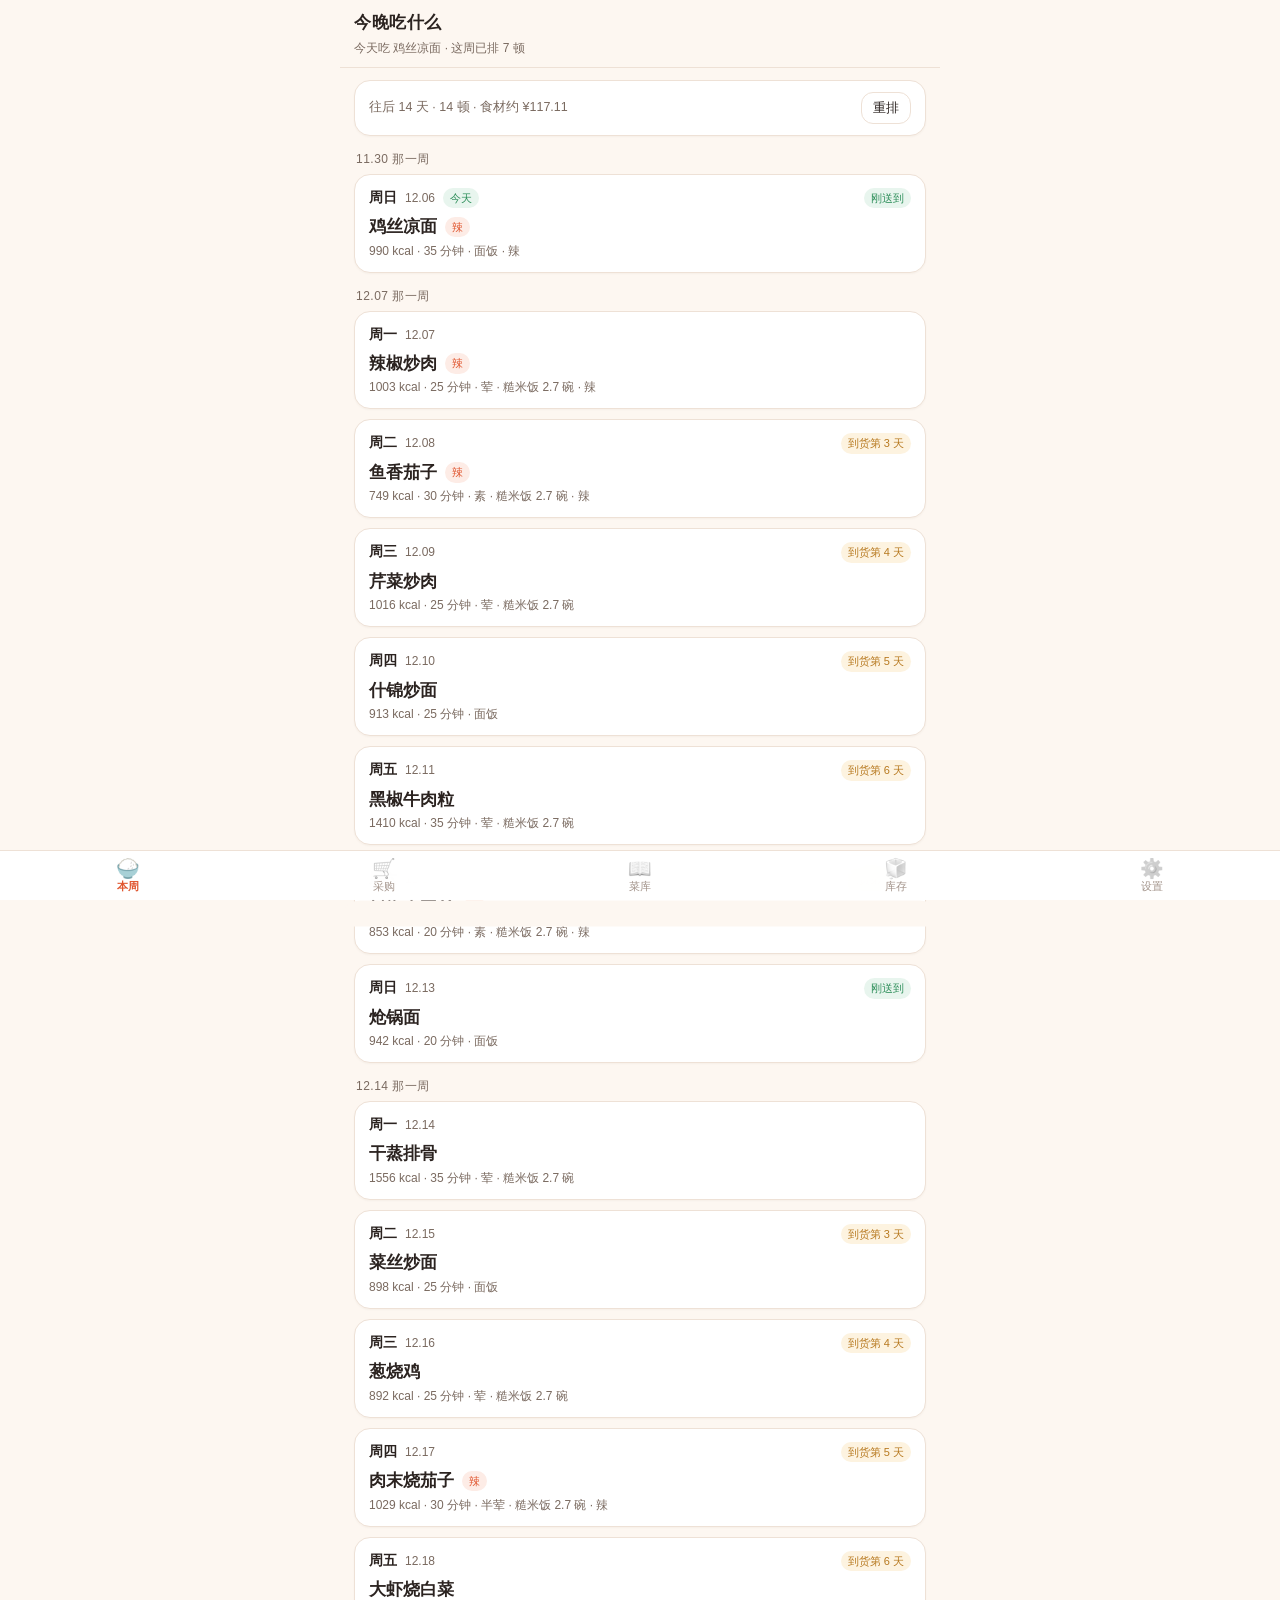
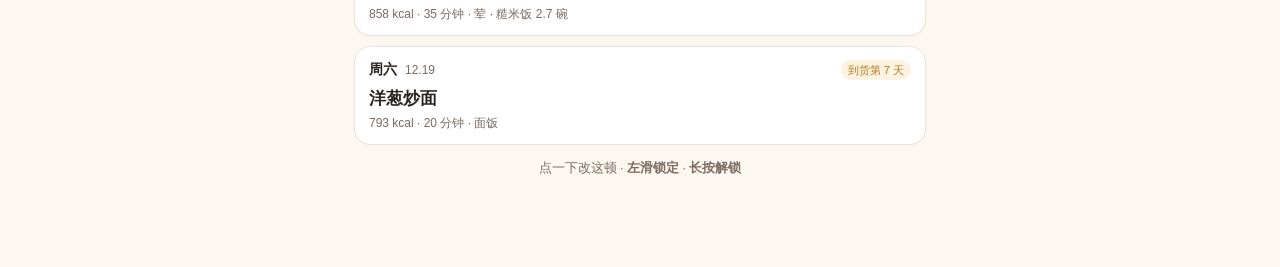
==== commit 469b9a35: "Add files via upload" ====
--- a/index.html
+++ b/index.html
@@ -11,7 +11,7 @@
 <link rel="manifest" href="manifest.webmanifest">
 <link rel="apple-touch-icon" href="icons/apple-touch-icon.png">
 <link rel="icon" href="icons/icon-192.png">
-<link rel="stylesheet" href="app.css?v=202611161557">
+<link rel="stylesheet" href="app.css?v=202611171619">
 </head>
 <body>
 <div id="app">
@@ -35,13 +35,13 @@
 <div id="backdrop"></div>
 <div id="sheet"></div>
 <div class="toast" id="toast"></div>
-<script src="data/bundle.js?v=202611161557"></script>
-<script src="core.js?v=202611161557"></script>
-<script src="app.js?v=202611161557"></script>
+<script src="data/bundle.js?v=202611171619"></script>
+<script src="core.js?v=202611171619"></script>
+<script src="app.js?v=202611171619"></script>
 <script>
 if ('serviceWorker' in navigator && location.protocol !== 'file:') {
   window.addEventListener('load', () => {
-    navigator.serviceWorker.register('./sw.js?v=202611161557').catch(e => console.warn('SW 注册失败（可能不是 https）', e));
+    navigator.serviceWorker.register('./sw.js?v=202611171619').catch(e => console.warn('SW 注册失败（可能不是 https）', e));
   });
 }
 </script>
